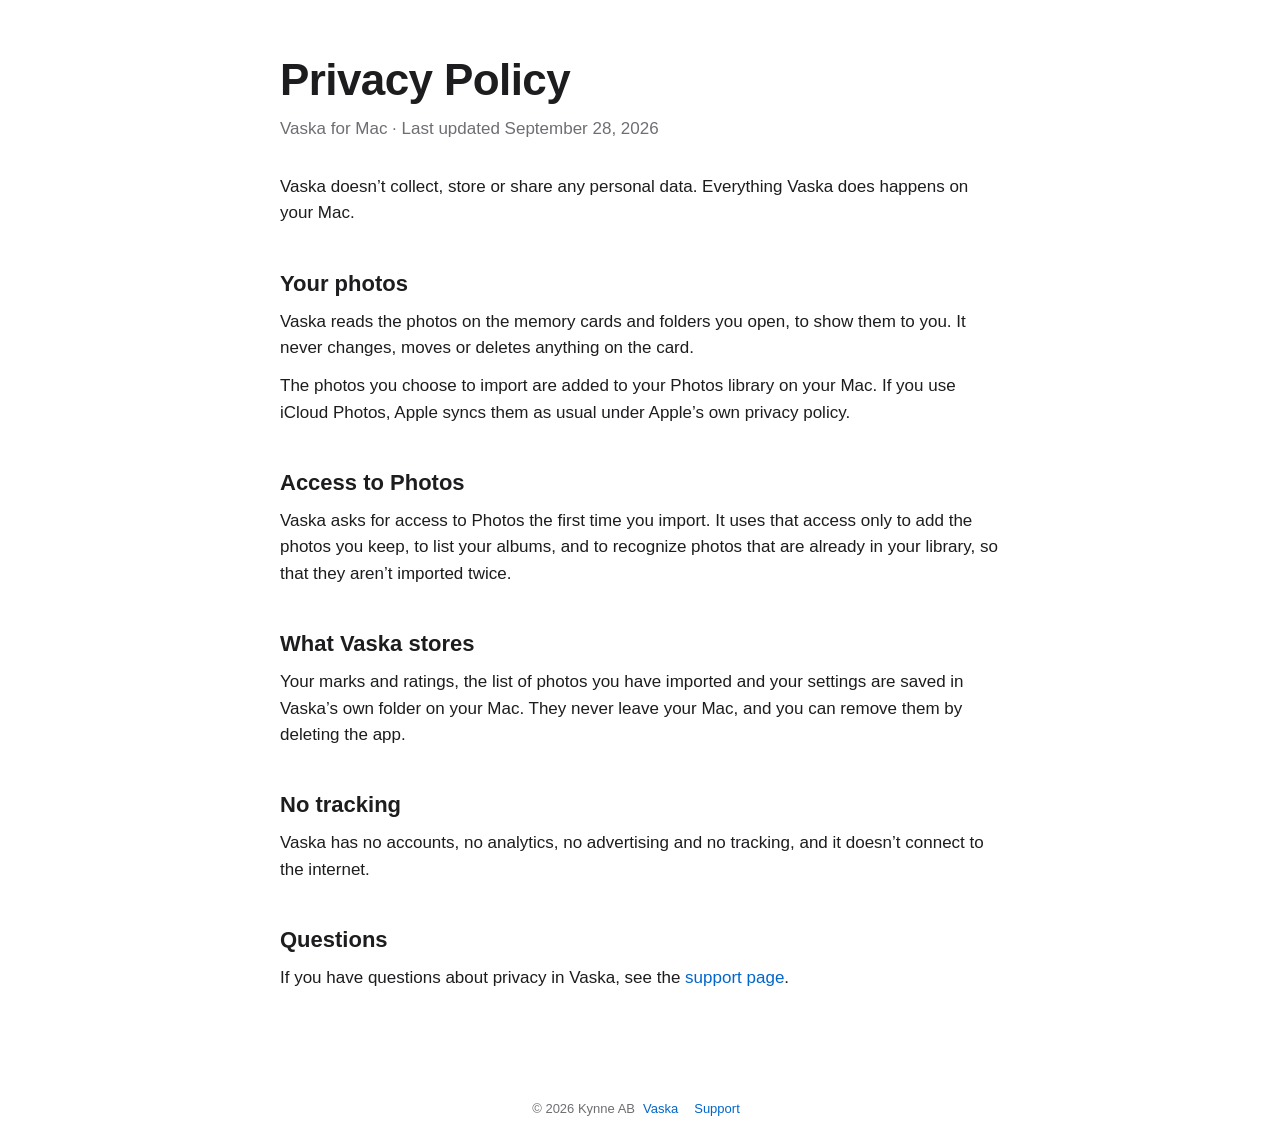
==== privacy.html @ 3ff25831 "Webbplats, support och integritetspolicy för Vaska" ====
<!DOCTYPE html>
<html lang="en">
<head>
<meta charset="utf-8">
<meta name="viewport" content="width=device-width, initial-scale=1">
<title>Vaska – Privacy Policy</title>
<link rel="icon" href="icon.png">
<link rel="stylesheet" href="style.css">
</head>
<body>
<main>
  <h1>Privacy Policy</h1>
  <p class="updated">Vaska for Mac · Last updated September 28, 2026</p>

  <p>Vaska doesn’t collect, store or share any personal data. Everything Vaska does happens on your Mac.</p>

  <h2>Your photos</h2>
  <p>Vaska reads the photos on the memory cards and folders you open, to show them to you. It never changes, moves or deletes anything on the card.</p>
  <p>The photos you choose to import are added to your Photos library on your Mac. If you use iCloud Photos, Apple syncs them as usual under Apple’s own privacy policy.</p>

  <h2>Access to Photos</h2>
  <p>Vaska asks for access to Photos the first time you import. It uses that access only to add the photos you keep, to list your albums, and to recognize photos that are already in your library, so that they aren’t imported twice.</p>

  <h2>What Vaska stores</h2>
  <p>Your marks and ratings, the list of photos you have imported and your settings are saved in Vaska’s own folder on your Mac. They never leave your Mac, and you can remove them by deleting the app.</p>

  <h2>No tracking</h2>
  <p>Vaska has no accounts, no analytics, no advertising and no tracking, and it doesn’t connect to the internet.</p>

  <h2>Questions</h2>
  <p>If you have questions about privacy in Vaska, see the <a href="support.html">support page</a>.</p>
</main>
<footer>© 2026 Kynne AB<a href="index.html">Vaska</a><a href="support.html">Support</a></footer>
</body>
</html>
---- style.css ----
:root { color-scheme: light dark; --text: #1d1d1f; --secondary: #6e6e73; --background: #ffffff; --box: #f5f5f7; --link: #0066cc; }
@media (prefers-color-scheme: dark) { :root { --text: #f5f5f7; --secondary: #a1a1a6; --background: #000000; --box: #1d1d1f; --link: #2997ff; } }
body { margin: 0; background: var(--background); color: var(--text); font: 17px/1.55 -apple-system, BlinkMacSystemFont, "SF Pro Text", "Helvetica Neue", sans-serif; }
a { color: var(--link); text-decoration: none; }
a:hover { text-decoration: underline; }
main { max-width: 720px; margin: 0 auto; padding: 56px 24px 72px; }
h1 { font-size: 44px; line-height: 1.08; margin: 0 0 12px; letter-spacing: -0.6px; }
h2 { font-size: 22px; margin: 40px 0 8px; }
p, li { margin: 0 0 12px; }
.lead { font-size: 21px; color: var(--secondary); margin-bottom: 28px; }
.updated { color: var(--secondary); margin: 0 0 32px; }
.hero { text-align: center; }
.hero img.icon { width: 128px; height: 128px; }
.shot { width: 100%; max-width: 1100px; display: block; margin: 40px auto 8px; border-radius: 12px; }
.wide { max-width: 1100px; margin: 0 auto; padding: 0 24px; }
.features { display: grid; grid-template-columns: repeat(auto-fit, minmax(200px, 1fr)); gap: 16px; margin-top: 32px; }
.feature { background: var(--box); border-radius: 16px; padding: 20px; }
.feature h3 { margin: 0 0 6px; font-size: 17px; }
.feature p { margin: 0; color: var(--secondary); font-size: 15px; }
kbd { font: 15px ui-monospace, "SF Mono", Menlo, monospace; background: var(--box); border-radius: 6px; padding: 1px 6px; }
.box { background: var(--box); border-radius: 14px; padding: 20px 24px; margin-top: 40px; }
footer { text-align: center; color: var(--secondary); font-size: 13px; padding: 24px; }
footer a { margin: 0 8px; }
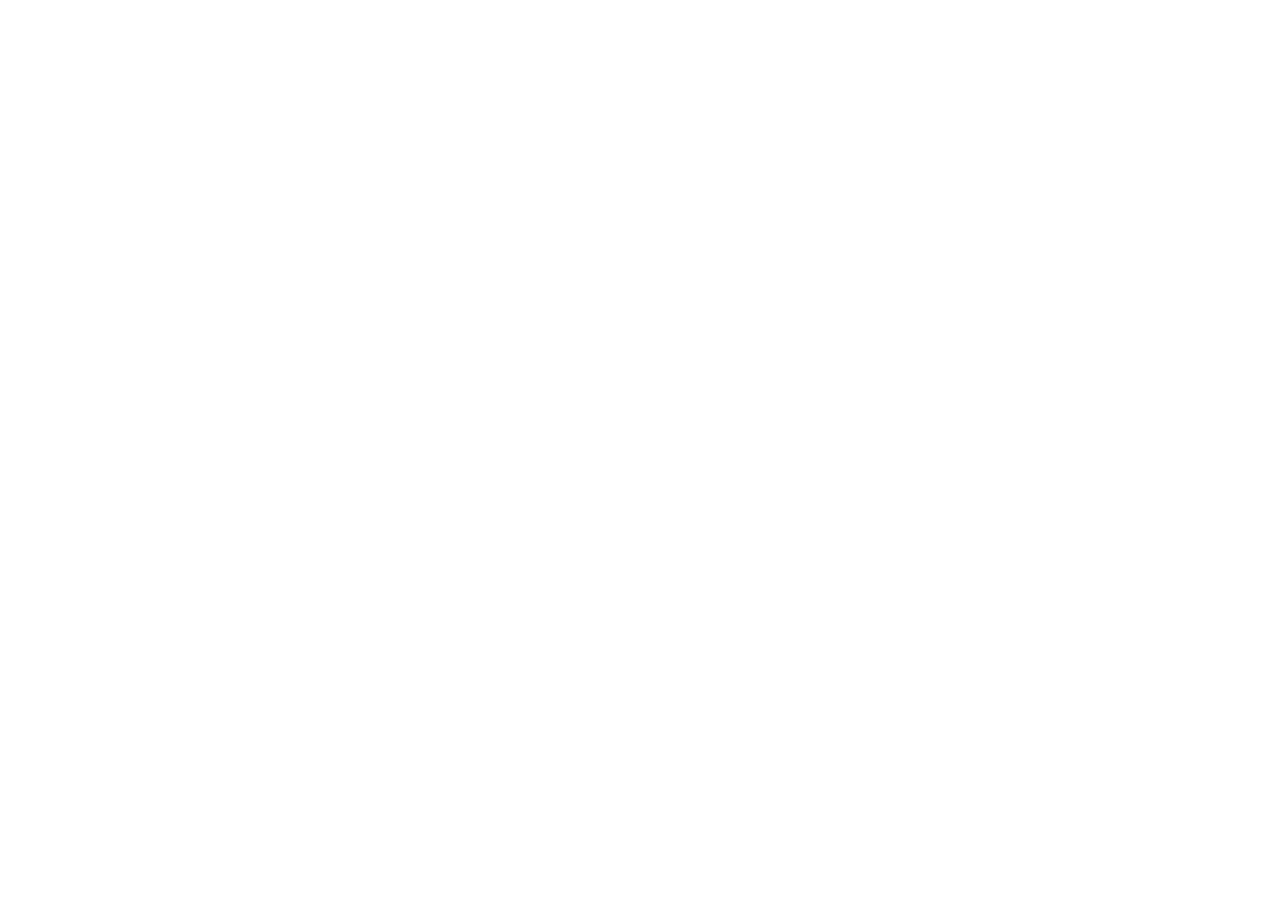
==== commit 0ec5cc8a: "Skicka vidare till kynne.se/vaska" ====
--- a/privacy.html
+++ b/privacy.html
@@ -3,33 +3,14 @@
 <head>
 <meta charset="utf-8">
 <meta name="viewport" content="width=device-width, initial-scale=1">
-<title>Vaska – Privacy Policy</title>
-<link rel="icon" href="icon.png">
-<link rel="stylesheet" href="style.css">
+<title>Vaska has moved to kynne.se</title>
+<link rel="canonical" href="https://kynne.se/vaska/privacy/">
+<meta http-equiv="refresh" content="0; url=https://kynne.se/vaska/privacy/">
+<link rel="icon" href="https://kynne.se/vaska/icon.png">
+<script>location.replace("https://kynne.se/vaska/privacy/");</script>
+<style>body{font:16px/1.5 -apple-system,BlinkMacSystemFont,sans-serif;margin:15vh auto;max-width:32em;padding:0 16px;text-align:center}</style>
 </head>
 <body>
-<main>
-  <h1>Privacy Policy</h1>
-  <p class="updated">Vaska for Mac · Last updated September 28, 2026</p>
-
-  <p>Vaska doesn’t collect, store or share any personal data. Everything Vaska does happens on your Mac.</p>
-
-  <h2>Your photos</h2>
-  <p>Vaska reads the photos on the memory cards and folders you open, to show them to you. It never changes, moves or deletes anything on the card.</p>
-  <p>The photos you choose to import are added to your Photos library on your Mac. If you use iCloud Photos, Apple syncs them as usual under Apple’s own privacy policy.</p>
-
-  <h2>Access to Photos</h2>
-  <p>Vaska asks for access to Photos the first time you import. It uses that access only to add the photos you keep, to list your albums, and to recognize photos that are already in your library, so that they aren’t imported twice.</p>
-
-  <h2>What Vaska stores</h2>
-  <p>Your marks and ratings, the list of photos you have imported and your settings are saved in Vaska’s own folder on your Mac. They never leave your Mac, and you can remove them by deleting the app.</p>
-
-  <h2>No tracking</h2>
-  <p>Vaska has no accounts, no analytics, no advertising and no tracking, and it doesn’t connect to the internet.</p>
-
-  <h2>Questions</h2>
-  <p>If you have questions about privacy in Vaska, see the <a href="support.html">support page</a>.</p>
-</main>
-<footer>© 2026 Kynne AB<a href="index.html">Vaska</a><a href="support.html">Support</a></footer>
+<p>The Vaska privacy policy has moved to <a href="https://kynne.se/vaska/privacy/">kynne.se/vaska/privacy</a>.</p>
 </body>
 </html>
